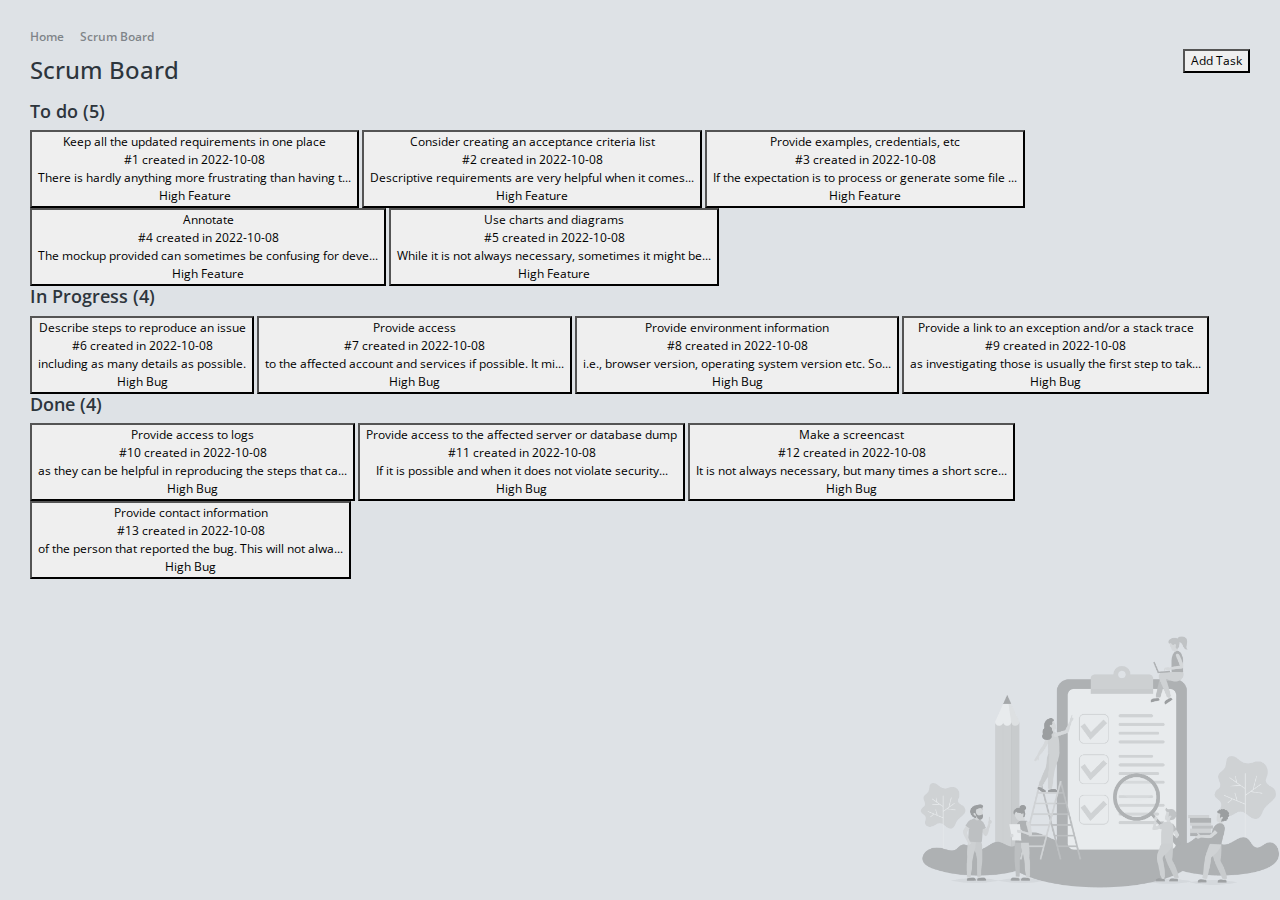
==== starter/index.html @ 4e21bc16 "my first commit" ====
<!DOCTYPE html>
<html lang="en" >
<head>
	<meta charset="utf-8" />
	<title>YouCode | Scrum Board</title>
	<meta content="width=device-width, initial-scale=1.0, maximum-scale=1.0, user-scalable=no" name="viewport" />
	<meta content="" name="description" />
	<meta content="" name="author" />
	
	<!-- ================== BEGIN core-css ================== -->
	<link href="https://fonts.googleapis.com/css?family=Open+Sans:300,400,600,700" rel="stylesheet" />
	<link href="assets/css/vendor.min.css" rel="stylesheet" />
	<link href="assets/css/default/app.min.css" rel="stylesheet" />
	<link href="assets/css/style.css" rel="stylesheet" />
	<!-- ================== END core-css ================== -->
</head>
<body>

	<!-- BEGIN #app -->
	<div id="app" class="app-without-sidebar">
		<!-- BEGIN #content -->
		<div id="content" class="app-content main-style">
			<div class="d-flex justify-content-between">
				<div>
					<ol class="nav">
						<li class=""><a class="nav-link" href="javascript:;">Home</a></li>
						<li class=""><a class="nav-link" href="">Scrum Board</a></li>
					</ol>
					<!-- BEGIN page-header -->
					<h1 class="page-header">
						Scrum Board 
					</h1>
					<!-- END page-header -->
				</div>
				
				<div class="d-flex align-items-center">
					<button class=""><i class=""></i> Add Task</a>
				</div>
			</div>
			
			<div class="">
				<div class="">
					<div class="">
						<div class="">
							<h4 class="">To do (<span id="to-do-tasks-count">5</span>)</h4>

						</div>
						<div class="" id="to-do-tasks">
							<!-- TO DO TASKS HERE -->
							<button class="">
								<div class="">
									<i class=""></i> 
								</div>
								<div class="">
									<div class="">Keep all the updated requirements in one place</div>
									<div class="">
										<div class="">#1 created in 2022-10-08</div>
										<div class="" title="There is hardly anything more frustrating than having to look for current requirements in tens of comments under the actual description or having to decide which commenter is actually authorized to change the requirements. The goal here is to keep all the up-to-date requirements and details in the main/primary description of a task. Even though the information in comments may affect initial criteria, just update this primary description accordingly.">There is hardly anything more frustrating than having t...</div>
									</div>
									<div class="">
										<span class="">High</span>
										<span class="">Feature</span>
									</div>
								</div>
							</button>
							<button class="">
								<div class="">
									<i class=""></i> 
								</div>
								<div class="">
									<div class="">Consider creating an acceptance criteria list</div>
									<div class="">
										<div class="">#2 created in 2022-10-08</div>
										<div class="" title="Descriptive requirements are very helpful when it comes to understanding the context of a problem, yet finally it is good to precisely specify what is expected. Thus the developer will not have to look for the actual requirements in a long, descriptive text but he will be able to easily get to the essence. One might find that sometimes — when acceptance criteria are well defined — there is little or no need for any additional information. Example:
						a) User navigates to “/accounts” and clicks on red download CSV button
						b) Popup appears with two buttons: “This year” and “Last year”
						c) If user clicked on “Last year” download is initiated
						d) CSV downloaded includes following columns…">Descriptive requirements are very helpful when it comes...</div>
									</div>
									<div class="">
										<span class="">High</span>
										<span class="">Feature</span>
									</div>
								</div>
							</button>
							<button class="">
								<div class="">
									<i class=""></i> 
								</div>
								<div class="">
									<div class="">Provide examples, credentials, etc</div>
									<div class="">
										<div class="">#3 created in 2022-10-08</div>
										<div class="" title="If the expectation is to process or generate some file — attach an example of such a file. If the goal is to integrate what is being developed with some service, ensure your devs have access to this service and its documentation. This list could go on and on — the bottom line is — if there is something that our developer might make use of, try to foresee it and provide them with (access to) it.">If the expectation is to process or generate some file ...</div>
									</div>
									<div class="">
										<span class="">High</span>
										<span class="">Feature</span>
									</div>
								</div>
							</button>
							<button class="">
								<div class="">
									<i class=""></i> 
								</div>
								<div class="">
									<div class="">Annotate</div>
									<div class="">
										<div class="">#4 created in 2022-10-08</div>
										<div class="" title="The mockup provided can sometimes be confusing for developers. Especially if it contains much more content than the scope of the task described. Drop a couple of arrows, outlines and annotations here and there to emphasize what are the important parts of the mockup from the task requirements perspective.">The mockup provided can sometimes be confusing for deve...</div>
									</div>
									<div class="">
										<span class="">High</span>
										<span class="">Feature</span>
									</div>
								</div>
							</button>
							<button class="">
								<div class="">
									<i class=""></i> 
								</div>
								<div class="">
									<div class="">Use charts and diagrams</div>
									<div class="">
										<div class="">#5 created in 2022-10-08</div>
										<div class="" title="While it is not always necessary, sometimes it might be beneficial to prepare a flowchart, a block diagram or some other kind of concept visualization that will render it easy for the developer to comprehend the task and its scope.">While it is not always necessary, sometimes it might be...</div>
									</div>
									<div class="">
										<span class="">High</span>
										<span class="">Feature</span>
									</div>
								</div>
							</button>
						</div>
					</div>
				</div>
				<div class="">
					<div class="">
						<div class="">
							<h4 class="">In Progress (<span id="in-progress-tasks-count">4</span>)</h4>

						</div>
						<div class="" id="in-progress-tasks">
							<!-- IN PROGRESS TASKS HERE -->
							<button class="">
								<div class="">
									<i class=""></i> 
								</div>
								<div class="">
									<div class="">Describe steps to reproduce an issue</div>
									<div class="">
										<div class="">#6 created in 2022-10-08</div>
										<div class="" title="including as many details as possible.">including as many details as possible.</div>
									</div>
									<div class="">
										<span class="">High</span>
										<span class="">Bug</span>
									</div>
								</div>
							</button>
							<button class="">
								<div class="">
									<i class=""></i> 
								</div>
								<div class="">
									<div class="">Provide access</div>
									<div class="">
										<div class="">#7 created in 2022-10-08</div>
										<div class="" title="to the affected account and services if possible. It might be hard to reproduce the exact environment on a local machine.">to the affected account and services if possible. It mi...</div>
									</div>
									<div class="">
										<span class="">High</span>
										<span class="">Bug</span>
									</div>
								</div>
							</button>
							<button class="">
								<div class="">
									<i class=""></i> 
								</div>
								<div class="">
									<div class="">Provide environment information</div>
									<div class="">
										<div class="">#8 created in 2022-10-08</div>
										<div class="" title="i.e., browser version, operating system version etc. Sometimes a list of installed browser plugins and extensions might be helpful as well.">i.e., browser version, operating system version etc. So...</div>
									</div>
									<div class="">
										<span class="">High</span>
										<span class="">Bug</span>
									</div>
								</div>
							</button>
							<button class="">
								<div class="">
									<i class=""></i> 
								</div>
								<div class="">
									<div class="">Provide a link to an exception and/or a stack trace</div>
									<div class="">
										<div class="">#9 created in 2022-10-08</div>
										<div class="" title="as investigating those is usually the first step to take in resolving the problem.">as investigating those is usually the first step to tak...</div>
									</div>
									<div class="">
										<span class="">High</span>
										<span class="">Bug</span>
									</div>
								</div>
							</button>
						</div>
					</div>
				</div>
				<div class="">
					<div class="">
						<div class="">
							<h4 class="">Done (<span id="done-tasks-count">4</span>)</h4>

						</div>
						<div class=" " id="done-tasks">
							<!-- DONE TASKS HERE -->
							<button class="">
								<div class="">
									<i class=""></i> 
								</div>
								<div class="">
									<div class="">Provide access to logs</div>
									<div class="">
										<div class="">#10 created in 2022-10-08</div>
										<div class="" title="as they can be helpful in reproducing the steps that caused the problem in the first place.">as they can be helpful in reproducing the steps that ca...</div>
									</div>
									<div class="">
										<span class="">High</span>
										<span class="">Bug</span>
									</div>
								</div>
							</button>
							<button class="">
								<div class="">
									<i class=""></i> 
								</div>
								<div class="">
									<div class="">Provide access to the affected server or database dump</div>
									<div class="">
										<div class="">#11 created in 2022-10-08</div>
										<div class="" title="If it is possible and when it does not violate security policies, it is usually helpful for the developer to access the original data that might have played a role in the problem.">If it is possible and when it does not violate security...</div>
									</div>
									<div class="">
										<span class="">High</span>
										<span class="">Bug</span>
									</div>
								</div>
							</button>
							<button class="">
								<div class="">
									<i class=""></i> 
								</div>
								<div class="">
									<div class="">Make a screencast</div>
									<div class="">
										<div class="">#12 created in 2022-10-08</div>
										<div class="" title="It is not always necessary, but many times a short screencast (or at least a screenshot) says more than a thousand words. While working on MacOS you can use QuickTime Player for the purpose but there are plenty of tools available for other operating systems as well.">It is not always necessary, but many times a short scre...</div>
									</div>
									<div class="">
										<span class="">High</span>
										<span class="">Bug</span>
									</div>
								</div>
							</button>
							<button  class="">
								<div class="">
									<i class=""></i> 
								</div>
								<div class="">
									<div class="">Provide contact information</div>
									<div class="">
										<div class="">#13 created in 2022-10-08</div>
										<div class="" title="of the person that reported the bug. This will not always be possible, but in some cases it might be advantageous and most effective if a developer can have a chat with a person that actually experienced the bug, especially if the steps to reproduce a problem are not deterministic.">of the person that reported the bug. This will not alwa...</div>
									</div>
									<div class="">
										<span class="">High</span>
										<span class="">Bug</span>
									</div>
								</div>
							</button>
						</div>
					</div>
				</div>
			</div>
		</div>
		<!-- END #content -->
		
		
		<!-- BEGIN scroll-top-btn -->
		<a href="javascript:;" class="btn btn-icon btn-circle btn-success btn-scroll-to-top" data-toggle="scroll-to-top"><i class="fa fa-angle-up"></i></a>
		<!-- END scroll-top-btn -->
	</div>
	<!-- END #app -->
	
	<!-- TASK MODAL -->
	<div class="modal fade" id="modal-task">
		<!-- Modal content goes here -->
	</div>
	
	<!-- ================== BEGIN core-js ================== -->
	<script src="assets/js/vendor.min.js"></script>
	<script src="assets/js/app.min.js"></script>
	<!-- ================== END core-js ================== -->
</body>
</html>
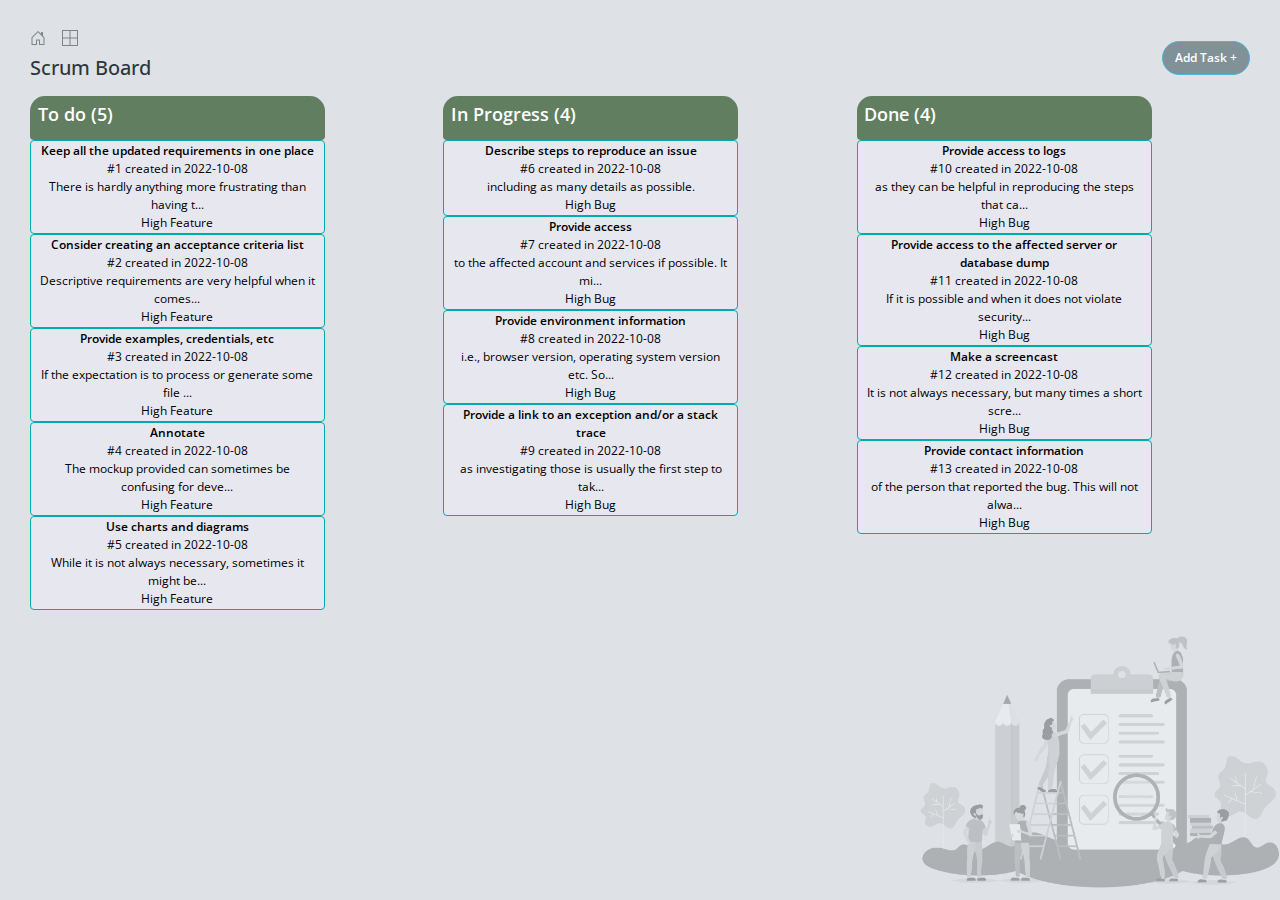
==== commit 8bb722f5: "my second commit" ====
--- a/starter/index.html
+++ b/starter/index.html
@@ -23,8 +23,12 @@
 			<div class="d-flex justify-content-between">
 				<div>
 					<ol class="nav">
-						<li class=""><a class="nav-link" href="javascript:;">Home</a></li>
-						<li class=""><a class="nav-link" href="">Scrum Board</a></li>
+						<li class=""><a class="nav-link" href="javascript:;"><svg xmlns="http://www.w3.org/2000/svg" width="16" height="16" fill="currentColor" class="bi bi-house-door" viewBox="0 0 16 16">
+							<path d="M8.354 1.146a.5.5 0 0 0-.708 0l-6 6A.5.5 0 0 0 1.5 7.5v7a.5.5 0 0 0 .5.5h4.5a.5.5 0 0 0 .5-.5v-4h2v4a.5.5 0 0 0 .5.5H14a.5.5 0 0 0 .5-.5v-7a.5.5 0 0 0-.146-.354L13 5.793V2.5a.5.5 0 0 0-.5-.5h-1a.5.5 0 0 0-.5.5v1.293L8.354 1.146zM2.5 14V7.707l5.5-5.5 5.5 5.5V14H10v-4a.5.5 0 0 0-.5-.5h-3a.5.5 0 0 0-.5.5v4H2.5z"/>
+						  </svg></a></li>
+						<li class=""><a class="nav-link" href=""><svg xmlns="http://www.w3.org/2000/svg" width="16" height="16" fill="currentColor" class="bi bi-border-all" viewBox="0 0 16 16">
+							<path d="M0 0h16v16H0V0zm1 1v6.5h6.5V1H1zm7.5 0v6.5H15V1H8.5zM15 8.5H8.5V15H15V8.5zM7.5 15V8.5H1V15h6.5z"/>
+						  </svg></a></li>
 					</ol>
 					<!-- BEGIN page-header -->
 					<h1 class="page-header">
@@ -34,25 +38,25 @@
 				</div>
 				
 				<div class="d-flex align-items-center">
-					<button class=""><i class=""></i> Add Task</a>
+					<button class="btn btn-info"><i class=""></i> Add Task +</a>
 				</div>
 			</div>
 			
-			<div class="">
-				<div class="">
+			<div class="row">
+				<div class="col-sm">
 					<div class="">
-						<div class="">
+						<div class="title p-2 text-white w-75 rounded-bottom">
 							<h4 class="">To do (<span id="to-do-tasks-count">5</span>)</h4>
 
 						</div>
-						<div class="" id="to-do-tasks">
+						<div class="w-75" id="to-do-tasks">
 							<!-- TO DO TASKS HERE -->
-							<button class="">
-								<div class="">
-									<i class=""></i> 
-								</div>
-								<div class="">
-									<div class="">Keep all the updated requirements in one place</div>
+							<button class="card border-success">
+								<div class="">
+									<i class=""></i> 
+								</div>
+								<div class="">
+									<div class="fw-bold">Keep all the updated requirements in one place</div>
 									<div class="">
 										<div class="">#1 created in 2022-10-08</div>
 										<div class="" title="There is hardly anything more frustrating than having to look for current requirements in tens of comments under the actual description or having to decide which commenter is actually authorized to change the requirements. The goal here is to keep all the up-to-date requirements and details in the main/primary description of a task. Even though the information in comments may affect initial criteria, just update this primary description accordingly.">There is hardly anything more frustrating than having t...</div>
@@ -63,12 +67,12 @@
 									</div>
 								</div>
 							</button>
-							<button class="">
-								<div class="">
-									<i class=""></i> 
-								</div>
-								<div class="">
-									<div class="">Consider creating an acceptance criteria list</div>
+							<button class="card border-success">
+								<div class="">
+									<i class=""></i> 
+								</div>
+								<div class="">
+									<div class="fw-bold"">Consider creating an acceptance criteria list</div>
 									<div class="">
 										<div class="">#2 created in 2022-10-08</div>
 										<div class="" title="Descriptive requirements are very helpful when it comes to understanding the context of a problem, yet finally it is good to precisely specify what is expected. Thus the developer will not have to look for the actual requirements in a long, descriptive text but he will be able to easily get to the essence. One might find that sometimes — when acceptance criteria are well defined — there is little or no need for any additional information. Example:
@@ -83,12 +87,12 @@
 									</div>
 								</div>
 							</button>
-							<button class="">
-								<div class="">
-									<i class=""></i> 
-								</div>
-								<div class="">
-									<div class="">Provide examples, credentials, etc</div>
+							<button class="card border-success">
+								<div class="">
+									<i class=""></i> 
+								</div>
+								<div class="">
+									<div class="fw-bold"">Provide examples, credentials, etc</div>
 									<div class="">
 										<div class="">#3 created in 2022-10-08</div>
 										<div class="" title="If the expectation is to process or generate some file — attach an example of such a file. If the goal is to integrate what is being developed with some service, ensure your devs have access to this service and its documentation. This list could go on and on — the bottom line is — if there is something that our developer might make use of, try to foresee it and provide them with (access to) it.">If the expectation is to process or generate some file ...</div>
@@ -99,12 +103,12 @@
 									</div>
 								</div>
 							</button>
-							<button class="">
-								<div class="">
-									<i class=""></i> 
-								</div>
-								<div class="">
-									<div class="">Annotate</div>
+							<button class="card border-success">
+								<div class="">
+									<i class=""></i> 
+								</div>
+								<div class="">
+									<div class="fw-bold"">Annotate</div>
 									<div class="">
 										<div class="">#4 created in 2022-10-08</div>
 										<div class="" title="The mockup provided can sometimes be confusing for developers. Especially if it contains much more content than the scope of the task described. Drop a couple of arrows, outlines and annotations here and there to emphasize what are the important parts of the mockup from the task requirements perspective.">The mockup provided can sometimes be confusing for deve...</div>
@@ -115,12 +119,12 @@
 									</div>
 								</div>
 							</button>
-							<button class="">
-								<div class="">
-									<i class=""></i> 
-								</div>
-								<div class="">
-									<div class="">Use charts and diagrams</div>
+							<button class="card border-success">
+								<div class="">
+									<i class=""></i> 
+								</div>
+								<div class="">
+									<div class="fw-bold"">Use charts and diagrams</div>
 									<div class="">
 										<div class="">#5 created in 2022-10-08</div>
 										<div class="" title="While it is not always necessary, sometimes it might be beneficial to prepare a flowchart, a block diagram or some other kind of concept visualization that will render it easy for the developer to comprehend the task and its scope.">While it is not always necessary, sometimes it might be...</div>
@@ -134,20 +138,20 @@
 						</div>
 					</div>
 				</div>
-				<div class="">
+				<div class="col-sm">
 					<div class="">
-						<div class="">
+						<div class="title p-2 text-white w-75 rounded-bottom">
 							<h4 class="">In Progress (<span id="in-progress-tasks-count">4</span>)</h4>
 
 						</div>
-						<div class="" id="in-progress-tasks">
+						<div class="w-75" id="in-progress-tasks">
 							<!-- IN PROGRESS TASKS HERE -->
-							<button class="">
-								<div class="">
-									<i class=""></i> 
-								</div>
-								<div class="">
-									<div class="">Describe steps to reproduce an issue</div>
+							<button class="card border-success w-100">
+								<div class="">
+									<i class=""></i> 
+								</div>
+								<div class="">
+									<div class="fw-bold"">Describe steps to reproduce an issue</div>
 									<div class="">
 										<div class="">#6 created in 2022-10-08</div>
 										<div class="" title="including as many details as possible.">including as many details as possible.</div>
@@ -158,12 +162,12 @@
 									</div>
 								</div>
 							</button>
-							<button class="">
-								<div class="">
-									<i class=""></i> 
-								</div>
-								<div class="">
-									<div class="">Provide access</div>
+							<button class="card border-success">
+								<div class="">
+									<i class=""></i> 
+								</div>
+								<div class="">
+									<div class="fw-bold"">Provide access</div>
 									<div class="">
 										<div class="">#7 created in 2022-10-08</div>
 										<div class="" title="to the affected account and services if possible. It might be hard to reproduce the exact environment on a local machine.">to the affected account and services if possible. It mi...</div>
@@ -174,12 +178,12 @@
 									</div>
 								</div>
 							</button>
-							<button class="">
-								<div class="">
-									<i class=""></i> 
-								</div>
-								<div class="">
-									<div class="">Provide environment information</div>
+							<button class="card border-success">
+								<div class="">
+									<i class=""></i> 
+								</div>
+								<div class="">
+									<div class="fw-bold"">Provide environment information</div>
 									<div class="">
 										<div class="">#8 created in 2022-10-08</div>
 										<div class="" title="i.e., browser version, operating system version etc. Sometimes a list of installed browser plugins and extensions might be helpful as well.">i.e., browser version, operating system version etc. So...</div>
@@ -190,12 +194,12 @@
 									</div>
 								</div>
 							</button>
-							<button class="">
-								<div class="">
-									<i class=""></i> 
-								</div>
-								<div class="">
-									<div class="">Provide a link to an exception and/or a stack trace</div>
+							<button class="card border-success">
+								<div class="">
+									<i class=""></i> 
+								</div>
+								<div class="">
+									<div class="fw-bold"">Provide a link to an exception and/or a stack trace</div>
 									<div class="">
 										<div class="">#9 created in 2022-10-08</div>
 										<div class="" title="as investigating those is usually the first step to take in resolving the problem.">as investigating those is usually the first step to tak...</div>
@@ -209,20 +213,20 @@
 						</div>
 					</div>
 				</div>
-				<div class="">
+				<div class="col-sm">
 					<div class="">
-						<div class="">
+						<div class="title p-2 text-white w-75 rounded-bottom">
 							<h4 class="">Done (<span id="done-tasks-count">4</span>)</h4>
 
 						</div>
-						<div class=" " id="done-tasks">
+						<div class="w-75" id="done-tasks">
 							<!-- DONE TASKS HERE -->
-							<button class="">
-								<div class="">
-									<i class=""></i> 
-								</div>
-								<div class="">
-									<div class="">Provide access to logs</div>
+							<button class="card border-success">
+								<div class="">
+									<i class=""></i> 
+								</div>
+								<div class="">
+									<div class="fw-bold"">Provide access to logs</div>
 									<div class="">
 										<div class="">#10 created in 2022-10-08</div>
 										<div class="" title="as they can be helpful in reproducing the steps that caused the problem in the first place.">as they can be helpful in reproducing the steps that ca...</div>
@@ -233,12 +237,12 @@
 									</div>
 								</div>
 							</button>
-							<button class="">
-								<div class="">
-									<i class=""></i> 
-								</div>
-								<div class="">
-									<div class="">Provide access to the affected server or database dump</div>
+							<button class="card border-success">
+								<div class="">
+									<i class=""></i> 
+								</div>
+								<div class="">
+									<div class="fw-bold"">Provide access to the affected server or database dump</div>
 									<div class="">
 										<div class="">#11 created in 2022-10-08</div>
 										<div class="" title="If it is possible and when it does not violate security policies, it is usually helpful for the developer to access the original data that might have played a role in the problem.">If it is possible and when it does not violate security...</div>
@@ -249,12 +253,12 @@
 									</div>
 								</div>
 							</button>
-							<button class="">
-								<div class="">
-									<i class=""></i> 
-								</div>
-								<div class="">
-									<div class="">Make a screencast</div>
+							<button class="card border-success">
+								<div class="">
+									<i class=""></i> 
+								</div>
+								<div class="">
+									<div class="fw-bold"">Make a screencast</div>
 									<div class="">
 										<div class="">#12 created in 2022-10-08</div>
 										<div class="" title="It is not always necessary, but many times a short screencast (or at least a screenshot) says more than a thousand words. While working on MacOS you can use QuickTime Player for the purpose but there are plenty of tools available for other operating systems as well.">It is not always necessary, but many times a short scre...</div>
@@ -265,12 +269,12 @@
 									</div>
 								</div>
 							</button>
-							<button  class="">
-								<div class="">
-									<i class=""></i> 
-								</div>
-								<div class="">
-									<div class="">Provide contact information</div>
+							<button  class="card border-success">
+								<div class="">
+									<i class=""></i> 
+								</div>
+								<div class="">
+									<div class="fw-bold"">Provide contact information</div>
 									<div class="">
 										<div class="">#13 created in 2022-10-08</div>
 										<div class="" title="of the person that reported the bug. This will not always be possible, but in some cases it might be advantageous and most effective if a developer can have a chat with a person that actually experienced the bug, especially if the steps to reproduce a problem are not deterministic.">of the person that reported the bug. This will not alwa...</div>
--- a/starter/assets/css/style.css
+++ b/starter/assets/css/style.css
@@ -8,6 +8,20 @@
     background-size: 360px;
     background-position: right bottom;
 }
+.page-header {
+    font-size: 20px;
+}
 .nav-link {
     padding-left: 0;
-}+}
+.title {
+    background-color: rgb(97, 126, 97);
+    border-radius: 15px;
+}
+.btn {
+    background-color: rgb(128, 145, 152);
+    border-radius: 18px;
+}
+.card {
+    background-color: rgb(231, 231, 240);
+}
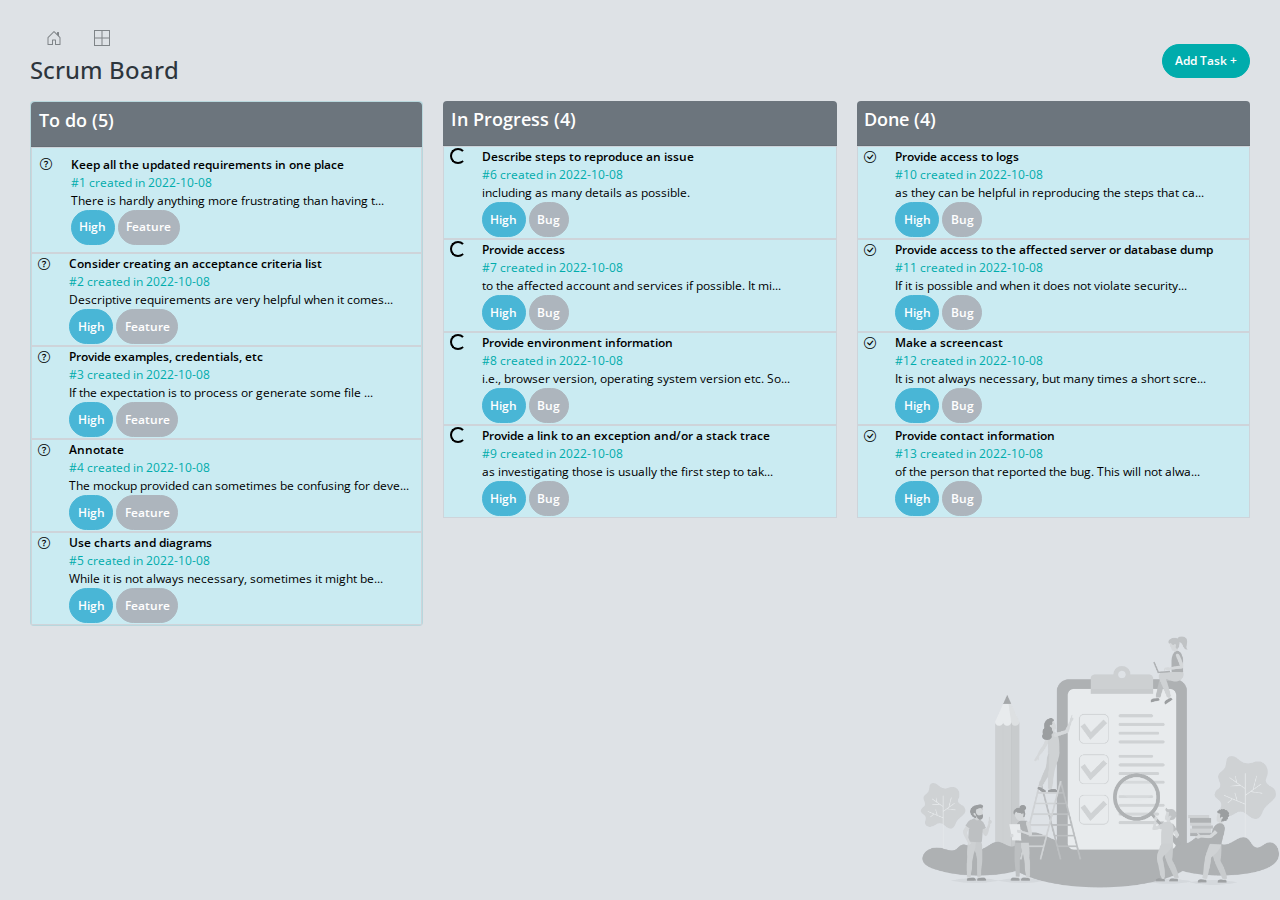
==== commit 2f2bf747: "my third commit" ====
--- a/starter/index.html
+++ b/starter/index.html
@@ -12,6 +12,7 @@
 	<link href="assets/css/vendor.min.css" rel="stylesheet" />
 	<link href="assets/css/default/app.min.css" rel="stylesheet" />
 	<link href="assets/css/style.css" rel="stylesheet" />
+	<link rel="stylesheet" href="https://cdn.jsdelivr.net/npm/bootstrap-icons@1.9.1/font/bootstrap-icons.css">
 	<!-- ================== END core-css ================== -->
 </head>
 <body>
@@ -38,43 +39,43 @@
 				</div>
 				
 				<div class="d-flex align-items-center">
-					<button class="btn btn-info"><i class=""></i> Add Task +</a>
+					<button class="btn btn-success rounded-pill"><i class=""></i> Add Task +</a>
 				</div>
 			</div>
 			
 			<div class="row">
-				<div class="col-sm">
-					<div class="">
-						<div class="title p-2 text-white w-75 rounded-bottom">
+				<div class="col-sm-12 col-md-6 col-lg-4">
+					<div class="card mb-5">
+						<div class="card-header p-2 text-white rounded-top bg-secondary">
 							<h4 class="">To do (<span id="to-do-tasks-count">5</span>)</h4>
 
 						</div>
-						<div class="w-75" id="to-do-tasks">
+						<div class="" id="to-do-tasks">
 							<!-- TO DO TASKS HERE -->
-							<button class="card border-success">
-								<div class="">
-									<i class=""></i> 
-								</div>
-								<div class="">
+							<button class="p-2 d-flex text-start border w-100" style="background-color:#CAEBF2;">
+								<div class="col-md-1">
+									<i class="bi bi-question-circle"></i> 
+								</div>
+								<div class="col-md-11">
 									<div class="fw-bold">Keep all the updated requirements in one place</div>
 									<div class="">
-										<div class="">#1 created in 2022-10-08</div>
+										<div class="text-success">#1 created in 2022-10-08</div>
 										<div class="" title="There is hardly anything more frustrating than having to look for current requirements in tens of comments under the actual description or having to decide which commenter is actually authorized to change the requirements. The goal here is to keep all the up-to-date requirements and details in the main/primary description of a task. Even though the information in comments may affect initial criteria, just update this primary description accordingly.">There is hardly anything more frustrating than having t...</div>
 									</div>
 									<div class="">
-										<span class="">High</span>
-										<span class="">Feature</span>
-									</div>
-								</div>
-							</button>
-							<button class="card border-success">
-								<div class="">
-									<i class=""></i> 
-								</div>
-								<div class="">
-									<div class="fw-bold"">Consider creating an acceptance criteria list</div>
-									<div class="">
-										<div class="">#2 created in 2022-10-08</div>
+										<span class="btn btn-info rounded-pill p-2">High</span>
+										<span class="btn btn-gray-500 rounded-pill p-2">Feature</span>
+									</div>
+								</div>
+							</button>
+							<button class="d-flex text-start border w-100" style="background-color:#CAEBF2;">
+								<div class="col-md-1">
+									<i class="bi bi-question-circle"></i> 
+								</div>
+								<div class="col-md-11">
+									<div class="fw-bold">Consider creating an acceptance criteria list</div>
+									<div class="">
+										<div class="text-success">#2 created in 2022-10-08</div>
 										<div class="" title="Descriptive requirements are very helpful when it comes to understanding the context of a problem, yet finally it is good to precisely specify what is expected. Thus the developer will not have to look for the actual requirements in a long, descriptive text but he will be able to easily get to the essence. One might find that sometimes — when acceptance criteria are well defined — there is little or no need for any additional information. Example:
 						a) User navigates to “/accounts” and clicks on red download CSV button
 						b) Popup appears with two buttons: “This year” and “Last year”
@@ -82,206 +83,206 @@
 						d) CSV downloaded includes following columns…">Descriptive requirements are very helpful when it comes...</div>
 									</div>
 									<div class="">
-										<span class="">High</span>
-										<span class="">Feature</span>
-									</div>
-								</div>
-							</button>
-							<button class="card border-success">
-								<div class="">
-									<i class=""></i> 
-								</div>
-								<div class="">
+										<span class="btn btn-info rounded-pill p-2">High</span>
+										<span class="btn btn-gray-500 rounded-pill p-2"">Feature</span>
+									</div>
+								</div>
+							</button>
+							<button class="d-flex text-start border w-100" style="background-color:#CAEBF2;">
+								<div class="col-md-1">
+									<i class="bi bi-question-circle"></i> 
+								</div>
+								<div class="col-md-11">
 									<div class="fw-bold"">Provide examples, credentials, etc</div>
 									<div class="">
-										<div class="">#3 created in 2022-10-08</div>
+										<div class="text-success">#3 created in 2022-10-08</div>
 										<div class="" title="If the expectation is to process or generate some file — attach an example of such a file. If the goal is to integrate what is being developed with some service, ensure your devs have access to this service and its documentation. This list could go on and on — the bottom line is — if there is something that our developer might make use of, try to foresee it and provide them with (access to) it.">If the expectation is to process or generate some file ...</div>
 									</div>
 									<div class="">
-										<span class="">High</span>
-										<span class="">Feature</span>
-									</div>
-								</div>
-							</button>
-							<button class="card border-success">
-								<div class="">
-									<i class=""></i> 
-								</div>
-								<div class="">
-									<div class="fw-bold"">Annotate</div>
-									<div class="">
-										<div class="">#4 created in 2022-10-08</div>
+										<span class="btn btn-info rounded-pill p-2">High</span>
+										<span class="btn btn-gray-500 rounded-pill p-2">Feature</span>
+									</div>
+								</div>
+							</button>
+							<button class="d-flex text-start border w-100" style="background-color:#CAEBF2;">
+								<div class="col-md-1">
+									<i class="bi bi-question-circle"></i> 
+								</div>
+								<div class="col-md-11">
+									<div class="fw-bold">Annotate</div>
+									<div class="">
+										<div class="text-success">#4 created in 2022-10-08</div>
 										<div class="" title="The mockup provided can sometimes be confusing for developers. Especially if it contains much more content than the scope of the task described. Drop a couple of arrows, outlines and annotations here and there to emphasize what are the important parts of the mockup from the task requirements perspective.">The mockup provided can sometimes be confusing for deve...</div>
 									</div>
 									<div class="">
-										<span class="">High</span>
-										<span class="">Feature</span>
-									</div>
-								</div>
-							</button>
-							<button class="card border-success">
-								<div class="">
-									<i class=""></i> 
-								</div>
-								<div class="">
+										<span class="btn btn-info rounded-pill p-2">High</span>
+										<span class="btn btn-gray-500 rounded-pill p-2">Feature</span>
+									</div>
+								</div>
+							</button>
+							<button class="d-flex text-start border w-100" style="background-color:#CAEBF2;">
+								<div class="col-md-1">
+									<i class="bi bi-question-circle"></i> 
+								</div>
+								<div class="col-md-11">
 									<div class="fw-bold"">Use charts and diagrams</div>
 									<div class="">
-										<div class="">#5 created in 2022-10-08</div>
+										<div class="text-success">#5 created in 2022-10-08</div>
 										<div class="" title="While it is not always necessary, sometimes it might be beneficial to prepare a flowchart, a block diagram or some other kind of concept visualization that will render it easy for the developer to comprehend the task and its scope.">While it is not always necessary, sometimes it might be...</div>
 									</div>
 									<div class="">
-										<span class="">High</span>
-										<span class="">Feature</span>
+										<span class="btn btn-info rounded-pill p-2">High</span>
+										<span class="btn btn-gray-500 rounded-pill p-2">Feature</span>
 									</div>
 								</div>
 							</button>
 						</div>
 					</div>
 				</div>
-				<div class="col-sm">
-					<div class="">
-						<div class="title p-2 text-white w-75 rounded-bottom">
+				<div class="col-sm-12 col-md-6 col-lg-4">
+					<div class="mb-5">
+						<div class="card-header p-2 text-white rounded-top bg-secondary">
 							<h4 class="">In Progress (<span id="in-progress-tasks-count">4</span>)</h4>
 
 						</div>
-						<div class="w-75" id="in-progress-tasks">
+						<div class="" id="in-progress-tasks">
 							<!-- IN PROGRESS TASKS HERE -->
-							<button class="card border-success w-100">
-								<div class="">
-									<i class=""></i> 
-								</div>
-								<div class="">
-									<div class="fw-bold"">Describe steps to reproduce an issue</div>
-									<div class="">
-										<div class="">#6 created in 2022-10-08</div>
+							<button class="d-flex text-start border w-100" style="background-color:#CAEBF2;">
+								<div class="col-md-1">
+									<i class="spinner-border spinner-border-sm"></i> 
+								</div>
+								<div class="col-md-11">
+									<div class="fw-bold">Describe steps to reproduce an issue</div>
+									<div class="">
+										<div class="text-success">#6 created in 2022-10-08</div>
 										<div class="" title="including as many details as possible.">including as many details as possible.</div>
 									</div>
 									<div class="">
-										<span class="">High</span>
-										<span class="">Bug</span>
-									</div>
-								</div>
-							</button>
-							<button class="card border-success">
-								<div class="">
-									<i class=""></i> 
-								</div>
-								<div class="">
+										<span class="btn btn-info rounded-pill p-2">High</span>
+										<span class="btn btn-gray-500 rounded-pill p-2">Bug</span>
+									</div>
+								</div>
+							</button>
+							<button class="d-flex text-start border w-100" style="background-color:#CAEBF2;">
+								<div class="col-md-1">
+									<i class="spinner-border spinner-border-sm"></i> 
+								</div>
+								<div class="col-md-11">
 									<div class="fw-bold"">Provide access</div>
 									<div class="">
-										<div class="">#7 created in 2022-10-08</div>
+										<div class="text-success">#7 created in 2022-10-08</div>
 										<div class="" title="to the affected account and services if possible. It might be hard to reproduce the exact environment on a local machine.">to the affected account and services if possible. It mi...</div>
 									</div>
 									<div class="">
-										<span class="">High</span>
-										<span class="">Bug</span>
-									</div>
-								</div>
-							</button>
-							<button class="card border-success">
-								<div class="">
-									<i class=""></i> 
-								</div>
-								<div class="">
+										<span class="btn btn-info rounded-pill p-2">High</span>
+										<span class="btn btn-gray-500 rounded-pill p-2">Bug</span>
+									</div>
+								</div>
+							</button>
+							<button class="d-flex text-start border w-100" style="background-color:#CAEBF2;">
+								<div class="col-md-1">
+									<i class="spinner-border spinner-border-sm"></i> 
+								</div>
+								<div class="col-md-11">
 									<div class="fw-bold"">Provide environment information</div>
 									<div class="">
-										<div class="">#8 created in 2022-10-08</div>
+										<div class="text-success">#8 created in 2022-10-08</div>
 										<div class="" title="i.e., browser version, operating system version etc. Sometimes a list of installed browser plugins and extensions might be helpful as well.">i.e., browser version, operating system version etc. So...</div>
 									</div>
 									<div class="">
-										<span class="">High</span>
-										<span class="">Bug</span>
-									</div>
-								</div>
-							</button>
-							<button class="card border-success">
-								<div class="">
-									<i class=""></i> 
-								</div>
-								<div class="">
+										<span class="btn btn-info rounded-pill p-2">High</span>
+										<span class="btn btn-gray-500 rounded-pill p-2">Bug</span>
+									</div>
+								</div>
+							</button>
+							<button class="d-flex text-start border w-100" style="background-color:#CAEBF2;">
+								<div class="col-md-1">
+									<i class="spinner-border spinner-border-sm"></i> 
+								</div>
+								<div class="col-md-11">
 									<div class="fw-bold"">Provide a link to an exception and/or a stack trace</div>
 									<div class="">
-										<div class="">#9 created in 2022-10-08</div>
+										<div class="text-success">#9 created in 2022-10-08</div>
 										<div class="" title="as investigating those is usually the first step to take in resolving the problem.">as investigating those is usually the first step to tak...</div>
 									</div>
 									<div class="">
-										<span class="">High</span>
-										<span class="">Bug</span>
+										<span class="btn btn-info rounded-pill p-2">High</span>
+										<span class="btn btn-gray-500 rounded-pill p-2">Bug</span>
 									</div>
 								</div>
 							</button>
 						</div>
 					</div>
 				</div>
-				<div class="col-sm">
+				<div class="col-sm-12 col-md-6 col-lg-4">
 					<div class="">
-						<div class="title p-2 text-white w-75 rounded-bottom">
+						<div class="card-header p-2 text-white rounded-top bg-secondary">
 							<h4 class="">Done (<span id="done-tasks-count">4</span>)</h4>
 
 						</div>
-						<div class="w-75" id="done-tasks">
+						<div class="" id="done-tasks">
 							<!-- DONE TASKS HERE -->
-							<button class="card border-success">
-								<div class="">
-									<i class=""></i> 
-								</div>
-								<div class="">
+							<button class="d-flex text-start border w-100" style="background-color:#CAEBF2;">
+								<div class="col-md-1">
+									<i class="bi bi-check-circle"></i> 
+								</div>
+								<div class="col-md-11">
 									<div class="fw-bold"">Provide access to logs</div>
 									<div class="">
-										<div class="">#10 created in 2022-10-08</div>
+										<div class="text-success">#10 created in 2022-10-08</div>
 										<div class="" title="as they can be helpful in reproducing the steps that caused the problem in the first place.">as they can be helpful in reproducing the steps that ca...</div>
 									</div>
 									<div class="">
-										<span class="">High</span>
-										<span class="">Bug</span>
-									</div>
-								</div>
-							</button>
-							<button class="card border-success">
-								<div class="">
-									<i class=""></i> 
-								</div>
-								<div class="">
+										<span class="btn btn-info rounded-pill p-2">High</span>
+										<span class="btn btn-gray-500 rounded-pill p-2">Bug</span>
+									</div>
+								</div>
+							</button>
+							<button class="d-flex text-start border w-100" style="background-color:#CAEBF2;">
+								<div class="col-md-1">
+									<i class="bi bi-check-circle"></i> 
+								</div>
+								<div class="col-md-11">
 									<div class="fw-bold"">Provide access to the affected server or database dump</div>
 									<div class="">
-										<div class="">#11 created in 2022-10-08</div>
+										<div class="text-success">#11 created in 2022-10-08</div>
 										<div class="" title="If it is possible and when it does not violate security policies, it is usually helpful for the developer to access the original data that might have played a role in the problem.">If it is possible and when it does not violate security...</div>
 									</div>
 									<div class="">
-										<span class="">High</span>
-										<span class="">Bug</span>
-									</div>
-								</div>
-							</button>
-							<button class="card border-success">
-								<div class="">
-									<i class=""></i> 
-								</div>
-								<div class="">
+										<span class="btn btn-info rounded-pill p-2">High</span>
+										<span class="btn btn-gray-500 rounded-pill p-2">Bug</span>
+									</div>
+								</div>
+							</button>
+							<button class="d-flex text-start border w-100" style="background-color:#CAEBF2;">
+								<div class="col-md-1">
+									<i class="bi bi-check-circle"></i> 
+								</div>
+								<div class="col-md-11">
 									<div class="fw-bold"">Make a screencast</div>
 									<div class="">
-										<div class="">#12 created in 2022-10-08</div>
+										<div class="text-success">#12 created in 2022-10-08</div>
 										<div class="" title="It is not always necessary, but many times a short screencast (or at least a screenshot) says more than a thousand words. While working on MacOS you can use QuickTime Player for the purpose but there are plenty of tools available for other operating systems as well.">It is not always necessary, but many times a short scre...</div>
 									</div>
 									<div class="">
-										<span class="">High</span>
-										<span class="">Bug</span>
-									</div>
-								</div>
-							</button>
-							<button  class="card border-success">
-								<div class="">
-									<i class=""></i> 
-								</div>
-								<div class="">
+										<span class="btn btn-info rounded-pill p-2">High</span>
+										<span class="btn btn-gray-500 rounded-pill p-2">Bug</span>
+									</div>
+								</div>
+							</button>
+							<button  class="d-flex text-start border w-100" style="background-color:#CAEBF2;">
+								<div class="col-md-1">
+									<i class="bi bi-check-circle"></i> 
+								</div>
+								<div class="col-md-11">
 									<div class="fw-bold"">Provide contact information</div>
 									<div class="">
-										<div class="">#13 created in 2022-10-08</div>
+										<div class="text-success">#13 created in 2022-10-08</div>
 										<div class="" title="of the person that reported the bug. This will not always be possible, but in some cases it might be advantageous and most effective if a developer can have a chat with a person that actually experienced the bug, especially if the steps to reproduce a problem are not deterministic.">of the person that reported the bug. This will not alwa...</div>
 									</div>
 									<div class="">
-										<span class="">High</span>
-										<span class="">Bug</span>
+										<span class="btn btn-info rounded-pill p-2">High</span>
+										<span class="btn btn-gray-500 rounded-pill p-2">Bug</span>
 									</div>
 								</div>
 							</button>
--- a/starter/assets/css/style.css
+++ b/starter/assets/css/style.css
@@ -8,20 +8,7 @@
     background-size: 360px;
     background-position: right bottom;
 }
-.page-header {
-    font-size: 20px;
-}
-.nav-link {
-    padding-left: 0;
-}
-.title {
-    background-color: rgb(97, 126, 97);
-    border-radius: 15px;
-}
-.btn {
-    background-color: rgb(128, 145, 152);
-    border-radius: 18px;
-}
+
 .card {
-    background-color: rgb(231, 231, 240);
-}
+    background-color: #CAEBF2;;
+}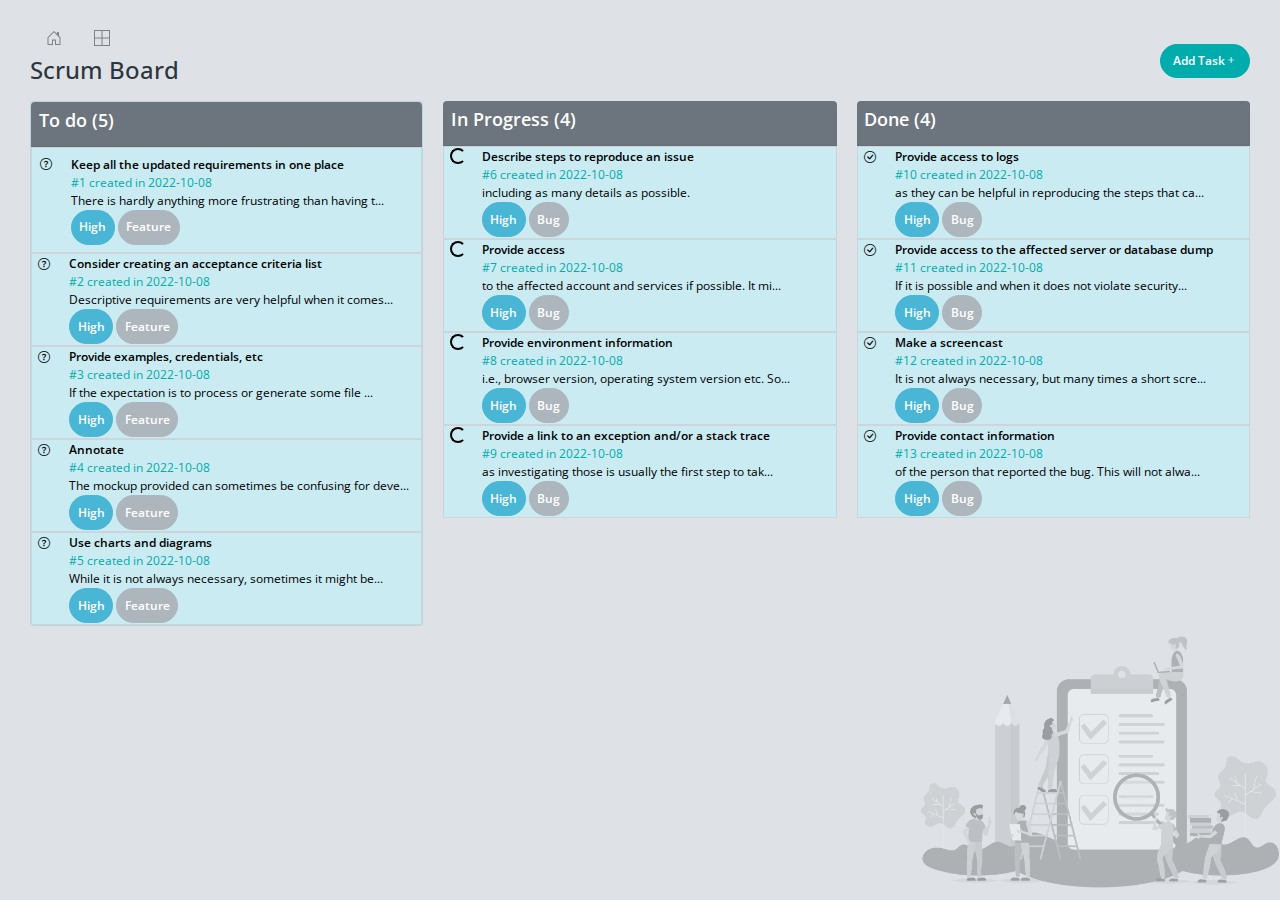
==== commit a1d44d41: "pop-up added" ====
--- a/starter/index.html
+++ b/starter/index.html
@@ -39,7 +39,7 @@
 				</div>
 				
 				<div class="d-flex align-items-center">
-					<button class="btn btn-success rounded-pill"><i class=""></i> Add Task +</a>
+					<button class="btn btn-success  rounded-pill"data-bs-toggle="modal" data-bs-target="#exampleModal"> Add Task<i class="bi bi-plus"></i></button>
 				</div>
 			</div>
 			
@@ -301,9 +301,88 @@
 	<!-- END #app -->
 	
 	<!-- TASK MODAL -->
-	<div class="modal fade" id="modal-task">
+	<!-- <div class="modal fade" id="modal-task"> -->
 		<!-- Modal content goes here -->
-	</div>
+		<div class="modal fade" id="exampleModal" tabindex="-1" role="dialog" aria-labelledby="exampleModalLabel" aria-hidden="true">
+			<div class="modal-dialog" role="document">
+			  <div class="modal-content">
+				<div class="modal-header bg-secondary text-white">
+				  <h5 class="modal-title offset-5" id="exampleModalLabel ">Add task</h5>
+				  <button type="button" class="close" data-bs-dismiss="modal" aria-label="Close">
+					<span aria-hidden="true">&times;</span>
+				  </button>
+				</div>
+				<div class="modal-body" style="background-color:#CAEBF2;">
+					<form>
+							<!-- title -->
+					  <div class="form-group mb-3">
+						<label class="col-sm-2 col-form-label">Title</label>
+						<div class="col-sm-12">
+						  <input type="text" class="form-control">
+						</div>
+					  </div>
+					  
+					  <!-- type -->
+					  <fieldset class="form-group">
+						  <div class="">
+							  <legend class="col-form-label col-sm-2 pt-0">Type</legend>
+							  <div class="col-sm-10">
+								  <div class="form-check m-3">  
+									  <input class="form-check-input" type="radio" name="gridRadios" id="gridRadios1" value="option1">
+									  <label class="form-check-label" for="gridRadios1">
+									  Feature
+									  </label>
+								  </div>
+								  <div class="form-check m-3">
+									<input class="form-check-input" type="radio" name="gridRadios" id="gridRadios2" value="option2">
+									<label class="form-check-label" for="gridRadios2">
+									  Bug
+									</label>
+								  </div>
+							  </div>
+						  </div>
+					  </fieldset>
+					  <!-- type -->
+			  
+			          <!-- Priority -->
+					  <div class="form-group">
+						  <label class="col-form-label col-sm-2">Priority</label>
+						  <select class="form-select mb-3">
+							  <option selected>Please select</option>
+							  <option value="1">One</option>
+							  <option value="2">Two</option>
+							  <option value="3">Three</option>
+						  </select>
+						  <!-- Status -->
+						  <label class="col-form-label col-sm-2 pt-0">Status</label>
+						  <select class="form-select p-2 mb-3 ">
+							  <option selected>Please select</option>
+							  <option value="1">One</option>
+							  <option value="2">Two</option>
+							  <option value="3">Three</option>
+						  </select>
+						  <!-- date -->
+						  <div class="d-flex flex-column">
+							  <label class="col-form-label col-sm-2 pt-0">Date</label>
+							  <input class="p-2 border-0 mb-3" type="date" id="start" name="trip-start"
+									 value="2018-07-22"
+								  min="2022-10-01" max="2022-12-31">
+						  </div> 
+						  <!-- Description -->
+						  <div class="form-group">
+							  <label class="col-form-label col-sm-2 pt-0">Description</label>
+							  <textarea class="form-control mb-3" id="exampleFormControlTextarea1" rows="3"></textarea>
+						  </div>
+					  </div>
+					</form>
+				</div>
+				<div class="modal-footer">
+				  	<button type="submit" class="btn btn-danger">Cancel</button>
+					<button type="submit" class="btn btn-info ml-10">Save</button>
+				</div>
+			  </div>
+			</div>
+		  </div>
 	
 	<!-- ================== BEGIN core-js ================== -->
 	<script src="assets/js/vendor.min.js"></script>
